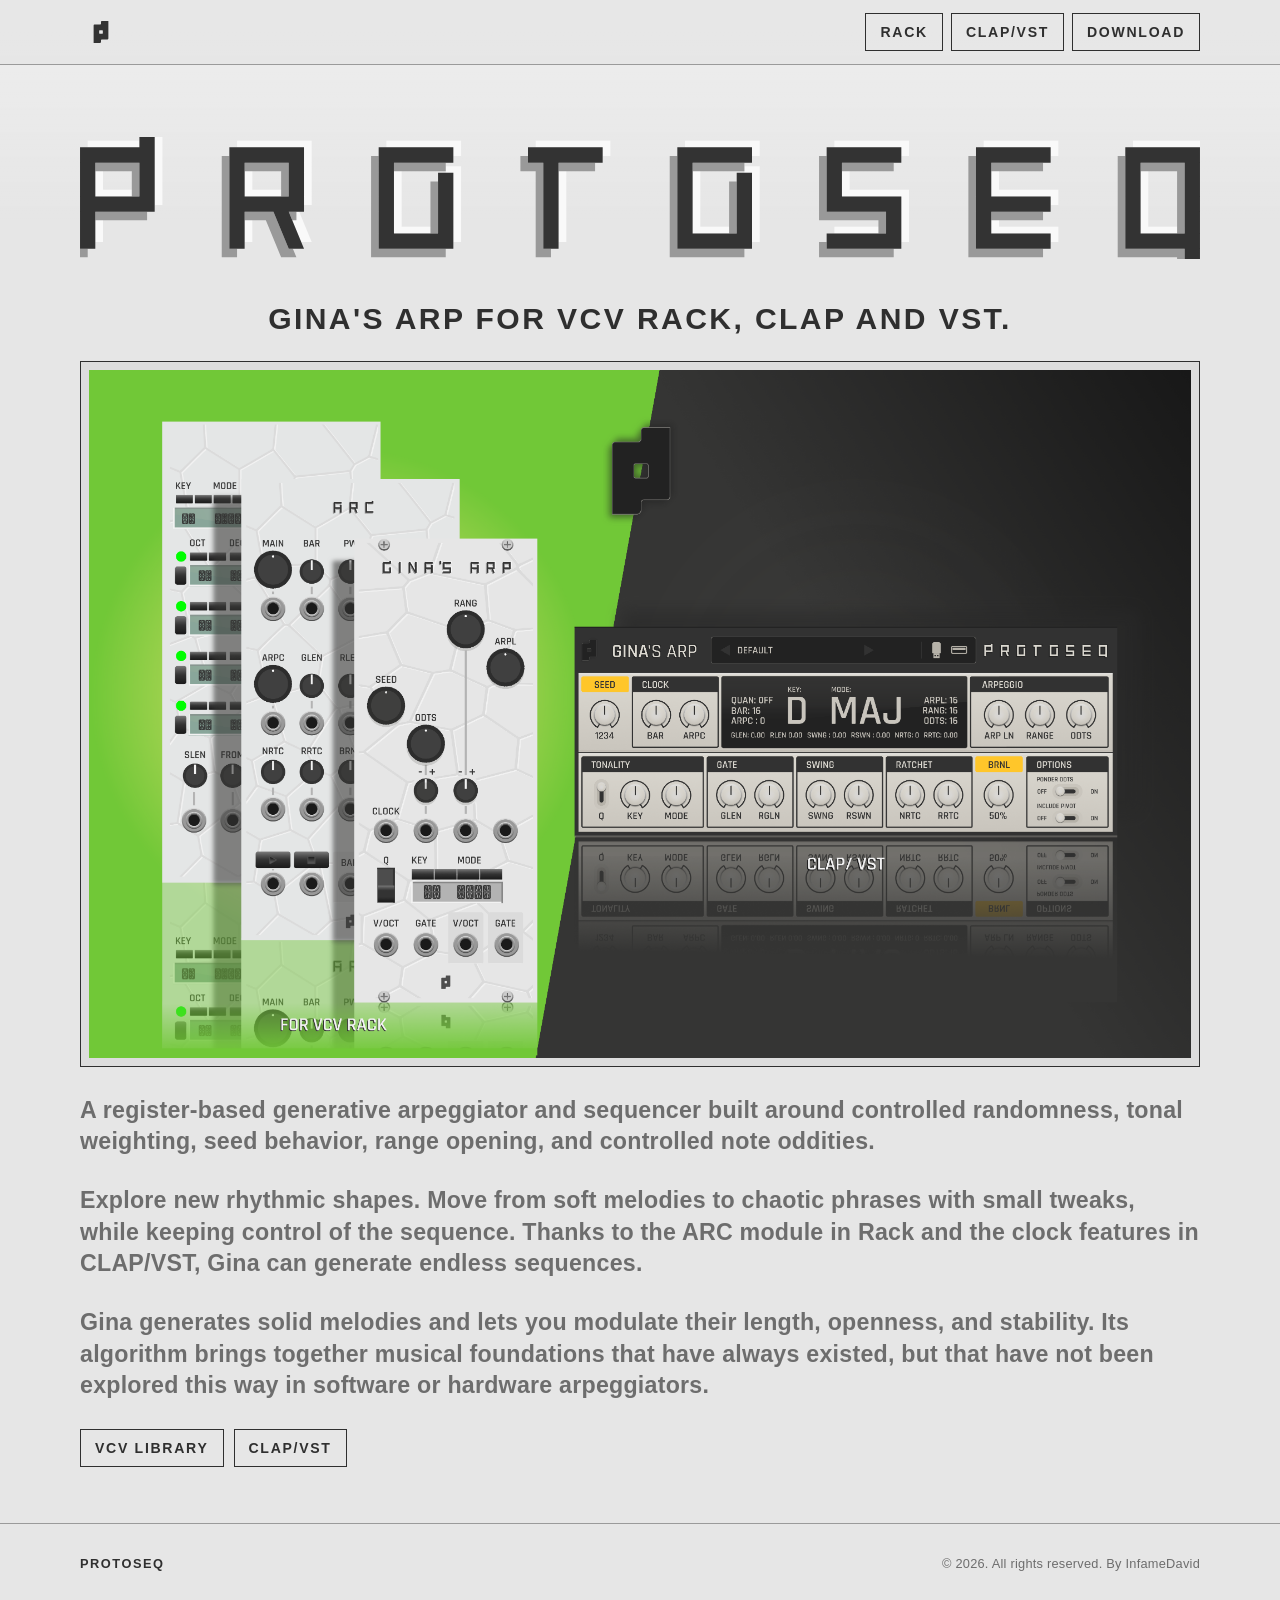
==== index.html @ aece1ed9 "Add files via upload" ====
<!doctype html>
<html lang="en">
<head>
  <meta charset="utf-8">
  <meta name="viewport" content="width=device-width, initial-scale=1">
  <title>Protoseq — Gina's ARP</title>
  <meta name="description" content="Protoseq is the home of Gina's ARP, a register-based generative arpeggiator and sequencer for VCV Rack, CLAP, and VST.">
  <link rel="stylesheet" href="style.css">
</head>
<body>
<header class="topbar">
  <div class="site-wrap topbar-inner">
    <a class="brand-mini" href="index.html" aria-label="Protoseq home"><img src="assets/protoseq-logo.svg" alt=""></a>
    <nav class="nav-links" aria-label="Main navigation">
      <a href="manual/protoseq-rack.html">Rack</a>
      <a href="manual/protoseq-plugin.html">CLAP/VST</a>
      <a href="#downloads">Download</a>
    </nav>
  </div>
</header>

<main>
  <section class="hero">
    <div class="site-wrap hero-grid">
      <div class="hero-content">
        <img class="wordmark" src="assets/protoseq-title.svg" alt="Protoseq">
        <h1 class="tagline">Gina's ARP for VCV Rack, CLAP and VST.</h1>

        <div class="hero-faceplates">
          <img src="assets/protoseq_software.png" alt="Protoseq software: Gina&apos;s ARP for VCV Rack, CLAP and VST">
        </div>

        <p class="hero-copy">A register-based generative arpeggiator and sequencer built around controlled randomness, tonal weighting, seed behavior, range opening, and controlled note oddities.</p>
        <p class="hero-copy">Explore new rhythmic shapes. Move from soft melodies to chaotic phrases with small tweaks, while keeping control of the sequence. Thanks to the ARC module in Rack and the clock features in CLAP/VST, Gina can generate endless sequences.</p>
        <p class="hero-copy">Gina generates solid melodies and lets you modulate their length, openness, and stability. Its algorithm brings together musical foundations that have always existed, but that have not been explored this way in software or hardware arpeggiators.</p>
        <div id="downloads" class="button-row">
          <a class="btn" href="VCV_LIBRARY_placeholder">VCV Library</a>
          <a class="btn" href="GUMROAD_CLAP_VST_placeholder">CLAP/VST</a>
        </div>
      </div>
    </div>
  </section>
</main>

<footer class="footer">
  <div class="site-wrap footer-inner">
    <div><strong>PROTOSEQ</strong><br></div>
    <div>  © 2026. All rights reserved. By
  <a href="https://github.com/infamedavid">InfameDavid</a></div>
  </div>
</footer>
</body>
</html>
---- style.css ----
:root {
  --bg: #e6e6e6;
  --panel: #dddddd;
  --panel-2: #d4d4d4;
  --ink: #2f2f2f;
  --muted: #6d6d6d;
  --line: #9a9a9a;
  --line-soft: #bdbdbd;
  --white-soft: #f1f1f1;
  --max: 1120px;
}

* {
  box-sizing: border-box;
}

html {
  background: var(--bg);
  color: var(--ink);
  font-size: 16px;
  scroll-behavior: smooth;
}

body {
  margin: 0;
  min-height: 100vh;
  background:
    linear-gradient(to bottom, rgba(255,255,255,0.35), rgba(255,255,255,0) 220px),
    var(--bg);
  color: var(--ink);
  font-family: "Rajdhani", "Arial Narrow", "Segoe UI", Arial, sans-serif;
  letter-spacing: 0.015em;
}

a {
  color: inherit;
  text-decoration: none;
}

img {
  max-width: 100%;
  display: block;
}

.site-wrap {
  width: min(var(--max), calc(100% - 32px));
  margin: 0 auto;
}

.topbar {
  border-bottom: 1px solid var(--line);
  background: rgba(230, 230, 230, 0.92);
}

.topbar-inner {
  min-height: 64px;
  display: flex;
  align-items: center;
  justify-content: space-between;
  gap: 24px;
}

.brand-mini {
  display: inline-flex;
  align-items: center;
  width: 42px;
  height: 42px;
}

.brand-mini img {
  width: 42px;
  height: 42px;
  display: block;
}

.nav-links {
  display: flex;
  align-items: center;
  gap: 8px;
  flex-wrap: wrap;
}

.nav-links a,
.btn {
  display: inline-flex;
  align-items: center;
  justify-content: center;
  min-height: 38px;
  padding: 8px 14px;
  border: 1px solid var(--ink);
  background: transparent;
  font-weight: 800;
  font-size: 0.88rem;
  letter-spacing: 0.12em;
  text-transform: uppercase;
}

.nav-links a:hover,
.btn:hover {
  background: var(--ink);
  color: var(--bg);
}

.btn-primary {
  background: var(--ink);
  color: var(--bg);
}

.btn-primary:hover {
  background: transparent;
  color: var(--ink);
}

.hero {
  padding: 72px 0 56px;
  border-bottom: 1px solid var(--line);
}

.hero-grid {
  display: block;
}

.hero-content {
  max-width: none;
  margin: 0;
}

.wordmark {
  width: 100%;
  max-width: none;
  margin-bottom: 44px;
}

.tagline {
  width: 100%;
  max-width: none;
  margin: 0 0 18px;
  font-size: clamp(1.35rem, 2.35vw, 2.05rem);
  line-height: 1.08;
  font-weight: 900;
  letter-spacing: 0.08em;
  text-transform: uppercase;
  text-align: center;
}

.hero-faceplates {
  width: 100%;
  margin: 26px 0 28px;
  border: 1px solid var(--ink);
  background: var(--panel);
  padding: 8px;
}

.hero-faceplates img {
  width: 100%;
  height: auto;
}

.hero-copy {
  width: 100%;
  max-width: none;
  margin: 0 0 28px;
  font-size: clamp(1.15rem, 2vw, 1.45rem);
  line-height: 1.35;
  color: var(--muted);
  font-weight: 600;
}

.button-row {
  display: flex;
  flex-wrap: wrap;
  gap: 10px;
}

.section {
  padding: 56px 0;
  border-bottom: 1px solid var(--line-soft);
}

.section-head {
  display: flex;
  justify-content: space-between;
  align-items: end;
  gap: 16px;
  margin-bottom: 24px;
}

.section-title {
  margin: 0;
  font-size: clamp(2rem, 4vw, 3.25rem);
  line-height: 1;
  font-weight: 900;
  letter-spacing: 0.08em;
  text-transform: uppercase;
}

.section-note {
  max-width: 560px;
  margin: 0;
  color: var(--muted);
  font-weight: 600;
  font-size: 1.05rem;
  line-height: 1.4;
}

.card-grid {
  display: grid;
  grid-template-columns: repeat(3, 1fr);
  gap: 14px;
}

.card {
  min-height: 220px;
  padding: 20px;
  border: 1px solid var(--ink);
  background: var(--panel);
  display: flex;
  flex-direction: column;
  justify-content: space-between;
  gap: 22px;
}

.card h3 {
  margin: 0 0 12px;
  font-size: 1.55rem;
  line-height: 1;
  font-weight: 900;
  letter-spacing: 0.08em;
  text-transform: uppercase;
}

.card p {
  margin: 0;
  color: var(--muted);
  font-size: 1.08rem;
  line-height: 1.35;
  font-weight: 600;
}

.card-actions {
  display: flex;
  gap: 8px;
  flex-wrap: wrap;
}

.small-link {
  display: inline-flex;
  align-items: center;
  min-height: 32px;
  border: 1px solid var(--ink);
  padding: 6px 10px;
  text-transform: uppercase;
  font-size: 0.82rem;
  letter-spacing: 0.12em;
  font-weight: 900;
}

.small-link:hover {
  color: var(--bg);
  background: var(--ink);
}

.split-grid {
  display: grid;
  grid-template-columns: 1fr 1fr;
  gap: 14px;
}

.big-block {
  border: 1px solid var(--ink);
  background: var(--panel);
  padding: 24px;
}

.big-block h3 {
  margin: 0 0 14px;
  font-size: 2rem;
  line-height: 1;
  letter-spacing: 0.08em;
  text-transform: uppercase;
}

.big-block p {
  margin: 0;
  color: var(--muted);
  font-size: 1.15rem;
  line-height: 1.42;
  font-weight: 600;
}

.download-box {
  border: 1px solid var(--ink);
  background: var(--panel-2);
  padding: 28px;
  display: grid;
  grid-template-columns: 1fr auto;
  gap: 24px;
  align-items: center;
}

.download-box p {
  margin: 0;
  color: var(--muted);
  font-size: 1.15rem;
  line-height: 1.42;
  font-weight: 600;
}

.footer {
  padding: 32px 0 40px;
  color: var(--muted);
}

.footer-inner {
  display: flex;
  justify-content: space-between;
  gap: 24px;
  align-items: center;
  font-size: 0.8rem;
}

.footer strong {
  color: var(--ink);
  letter-spacing: 0.12em;
}

/* Manual pages */
.manual-hero {
  padding: 44px 0 28px;
  border-bottom: 1px solid var(--line);
}

.manual-title {
  margin: 0;
  font-size: clamp(2.8rem, 8vw, 6.5rem);
  line-height: 0.88;
  letter-spacing: 0.08em;
  text-transform: uppercase;
  font-weight: 900;
}

.manual-subtitle {
  margin: 16px 0 0;
  max-width: 760px;
  color: var(--muted);
  font-size: 1.25rem;
  line-height: 1.35;
  font-weight: 600;
}

.manual-layout {
  padding: 42px 0 56px;
}

.manual-image {
  border: 1px solid var(--ink);
  background: var(--panel);
  margin-bottom: 30px;
}

.manual-text {
  border: 1px solid var(--ink);
  background: var(--panel);
  padding: 28px;
}

.manual-text h2 {
  margin: 0 0 14px;
  font-size: 2rem;
  line-height: 1;
  text-transform: uppercase;
  letter-spacing: 0.08em;
}

.manual-text h3 {
  margin: 30px 0 10px;
  font-size: 1.35rem;
  line-height: 1;
  text-transform: uppercase;
  letter-spacing: 0.08em;
}

.manual-text p,
.manual-text li {
  color: var(--muted);
  font-size: 1.12rem;
  line-height: 1.45;
  font-weight: 600;
}

.manual-text p {
  margin: 0 0 16px;
}

.manual-text ul {
  margin: 0 0 18px;
  padding-left: 22px;
}

.manual-nav {
  display: flex;
  flex-wrap: wrap;
  gap: 10px;
  margin-top: 24px;
}

.manual-index-grid {
  display: grid;
  grid-template-columns: repeat(2, 1fr);
  gap: 14px;
  padding: 42px 0 56px;
}

.terminal {
  border: 1px solid var(--ink);
  background: #d8d8d8;
  padding: 22px;
  font-family: "Courier New", monospace;
  font-size: 1rem;
  line-height: 1.65;
  color: var(--ink);
}

.terminal p {
  margin: 0;
}

@media (max-width: 900px) {
  .download-box {
    grid-template-columns: 1fr;
  }

  .card-grid,
  .split-grid,
  .manual-index-grid {
    grid-template-columns: 1fr;
  }

  .section-head {
    display: block;
  }

  .section-note {
    margin-top: 12px;
  }
}

@media (max-width: 560px) {
  .site-wrap {
    width: min(100% - 20px, var(--max));
  }

  .topbar-inner {
    align-items: flex-start;
    flex-direction: column;
    padding: 14px 0;
  }

  .hero {
    padding: 42px 0 34px;
  }
  .section {
    padding: 40px 0;
  }

  .card,
  .big-block,
  .manual-text,
  .download-box {
    padding: 18px;
  }

  .hero-faceplates {
    padding: 6px;
  }
}

.manual-wide-image {
  display: block;
  width: 100%;
  max-width: 920px;
  height: auto;
  margin: 0 auto 26px;
  border: 1px solid var(--ink);
}

.manual-module-image {
  display: block;
  width: auto;
  max-width: min(360px, 100%);
  max-height: 720px;
  height: auto;
  margin: 0 0 18px;
}

@media (max-width: 560px) {
  .manual-wide-image {
    margin-bottom: 20px;
  }

  .manual-module-image {
    max-width: 78%;
  }
}

.manual-image-frame {
  display: inline-block;
  margin: 0 0 18px;
  padding: 8px;
  border: 1px solid var(--ink);
  background: var(--panel);
}

.manual-image-frame img {
  margin: 0;
  cursor: zoom-in;
}

.manual-image-frame figcaption {
  margin-top: 7px;
  font-size: 0.72rem;
  line-height: 1;
  letter-spacing: 0.08em;
  text-transform: uppercase;
  color: var(--muted);
  text-align: center;
}

.exp-image-modal {
  display: none;
  position: fixed;
  inset: 0;
  z-index: 9999;
  align-items: center;
  justify-content: center;
  padding: 32px;
  background: rgba(0, 0, 0, 0.84);
}

.exp-image-modal.is-open {
  display: flex;
}

.exp-image-modal img {
  display: block;
  max-width: 96vw;
  max-height: 92vh;
  width: auto;
  height: auto;
  border: 1px solid #dedede;
  background: #dedede;
}

.exp-image-modal-close {
  position: fixed;
  top: 18px;
  right: 24px;
  z-index: 10000;
  border: 1px solid #dedede;
  background: #2c2c2c;
  color: #dedede;
  font: inherit;
  font-size: 1.25rem;
  line-height: 1;
  padding: 7px 11px 9px;
  cursor: pointer;
}

@media (max-width: 560px) {
  .manual-image-frame {
    padding: 6px;
  }

  .exp-image-modal {
    padding: 18px;
  }
}

.footer a {
  color: inherit;
}
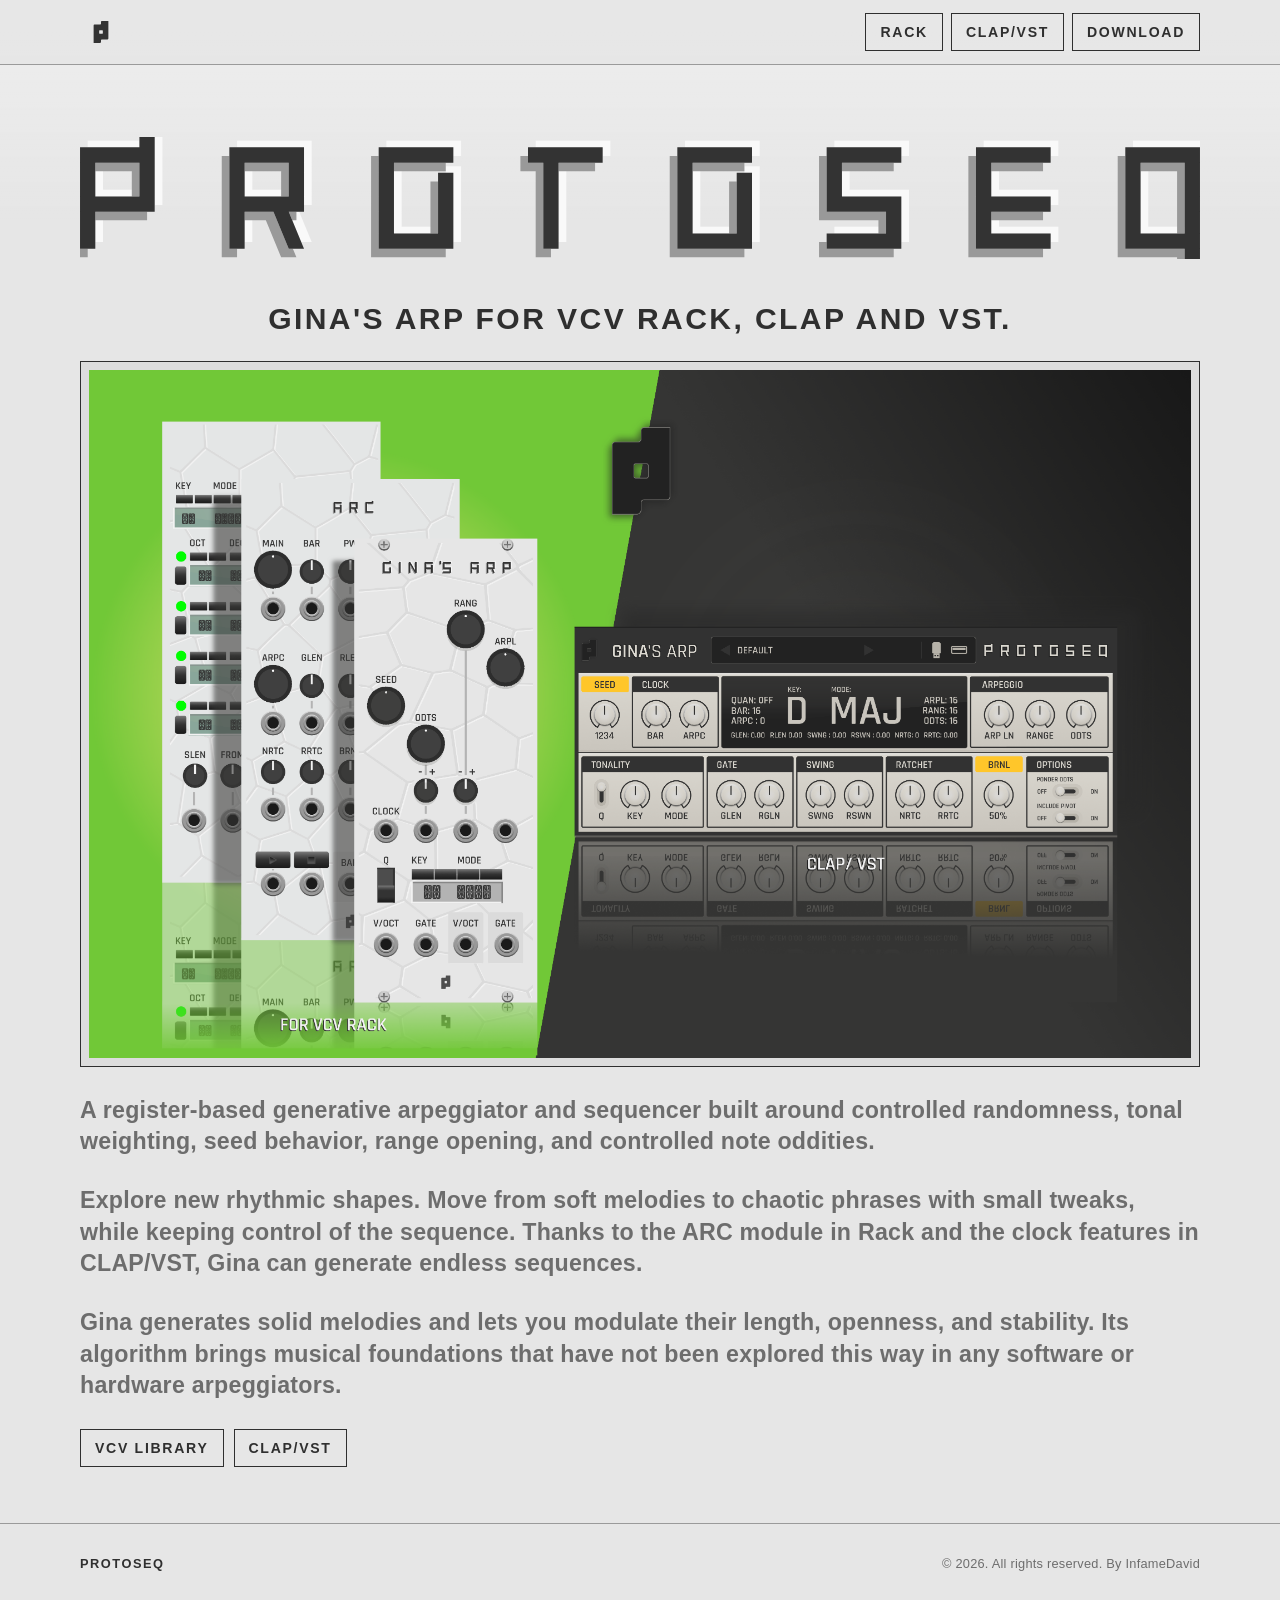
==== commit 4fbba34b: "Add files via upload" ====
--- a/index.html
+++ b/index.html
@@ -32,7 +32,7 @@
 
         <p class="hero-copy">A register-based generative arpeggiator and sequencer built around controlled randomness, tonal weighting, seed behavior, range opening, and controlled note oddities.</p>
         <p class="hero-copy">Explore new rhythmic shapes. Move from soft melodies to chaotic phrases with small tweaks, while keeping control of the sequence. Thanks to the ARC module in Rack and the clock features in CLAP/VST, Gina can generate endless sequences.</p>
-        <p class="hero-copy">Gina generates solid melodies and lets you modulate their length, openness, and stability. Its algorithm brings together musical foundations that have always existed, but that have not been explored this way in software or hardware arpeggiators.</p>
+        <p class="hero-copy">Gina generates solid melodies and lets you modulate their length, openness, and stability. Its algorithm brings  musical foundations that have not been explored this way in any software or hardware arpeggiators.</p>
         <div id="downloads" class="button-row">
           <a class="btn" href="VCV_LIBRARY_placeholder">VCV Library</a>
           <a class="btn" href="GUMROAD_CLAP_VST_placeholder">CLAP/VST</a>
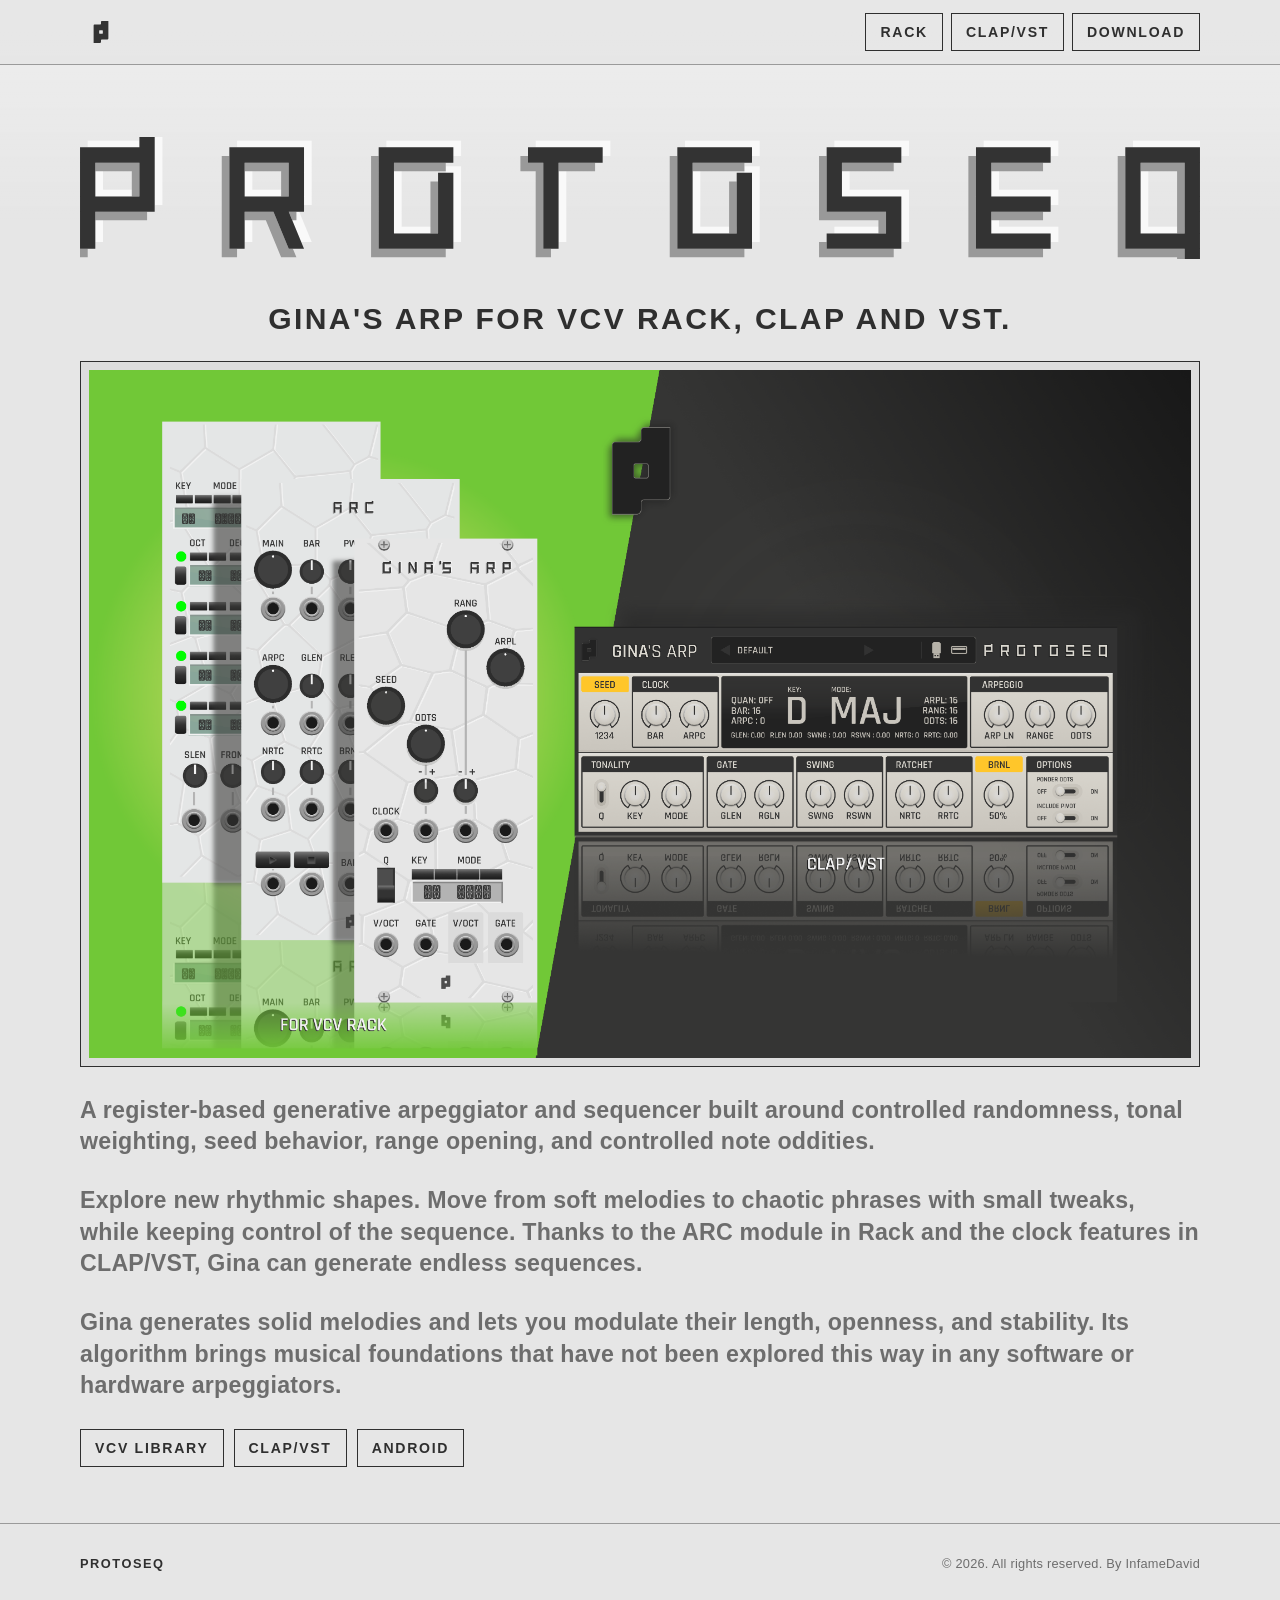
==== commit bb46e1df: "Add files via upload" ====
--- a/index.html
+++ b/index.html
@@ -35,7 +35,8 @@
         <p class="hero-copy">Gina generates solid melodies and lets you modulate their length, openness, and stability. Its algorithm brings  musical foundations that have not been explored this way in any software or hardware arpeggiators.</p>
         <div id="downloads" class="button-row">
           <a class="btn" href="VCV_LIBRARY_placeholder">VCV Library</a>
-          <a class="btn" href="GUMROAD_CLAP_VST_placeholder">CLAP/VST</a>
+          <a class="btn" href="https://infamedavid.gumroad.com/l/gina">CLAP/VST</a>
+          <a class="btn" href="https://infamedavid.gumroad.com/l/protoseq">Android</a>
         </div>
       </div>
     </div>
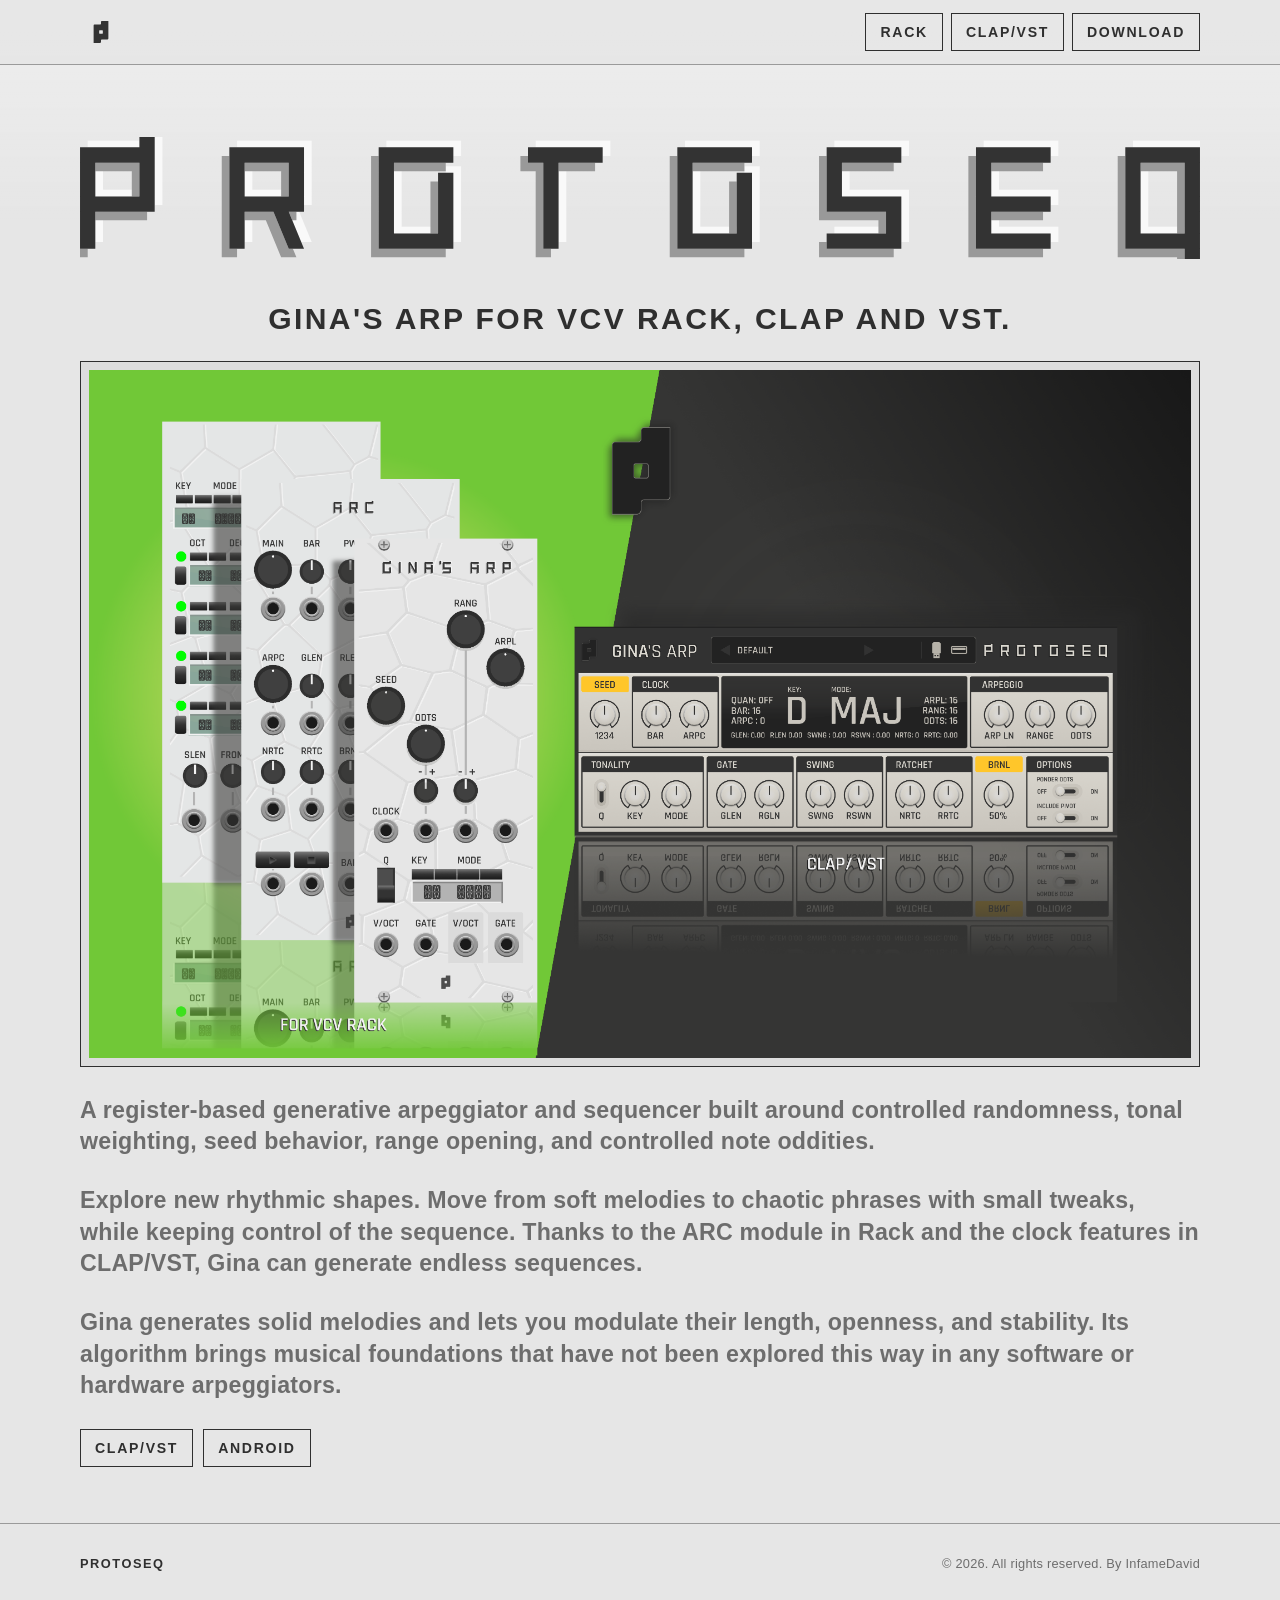
==== commit 6c5110f0: "Update VCV Library link in index.html" ====
--- a/index.html
+++ b/index.html
@@ -3,7 +3,7 @@
 <head>
   <meta charset="utf-8">
   <meta name="viewport" content="width=device-width, initial-scale=1">
-  <title>Protoseq — Gina's ARP</title>
+  <title>Protoseq</title>
   <meta name="description" content="Protoseq is the home of Gina's ARP, a register-based generative arpeggiator and sequencer for VCV Rack, CLAP, and VST.">
   <link rel="stylesheet" href="style.css">
 </head>
@@ -34,7 +34,7 @@
         <p class="hero-copy">Explore new rhythmic shapes. Move from soft melodies to chaotic phrases with small tweaks, while keeping control of the sequence. Thanks to the ARC module in Rack and the clock features in CLAP/VST, Gina can generate endless sequences.</p>
         <p class="hero-copy">Gina generates solid melodies and lets you modulate their length, openness, and stability. Its algorithm brings  musical foundations that have not been explored this way in any software or hardware arpeggiators.</p>
         <div id="downloads" class="button-row">
-          <a class="btn" href="VCV_LIBRARY_placeholder">VCV Library</a>
+          <a class="btn" href="https://library.vcvrack.com/Protoseq</a>
           <a class="btn" href="https://infamedavid.gumroad.com/l/gina">CLAP/VST</a>
           <a class="btn" href="https://infamedavid.gumroad.com/l/protoseq">Android</a>
         </div>
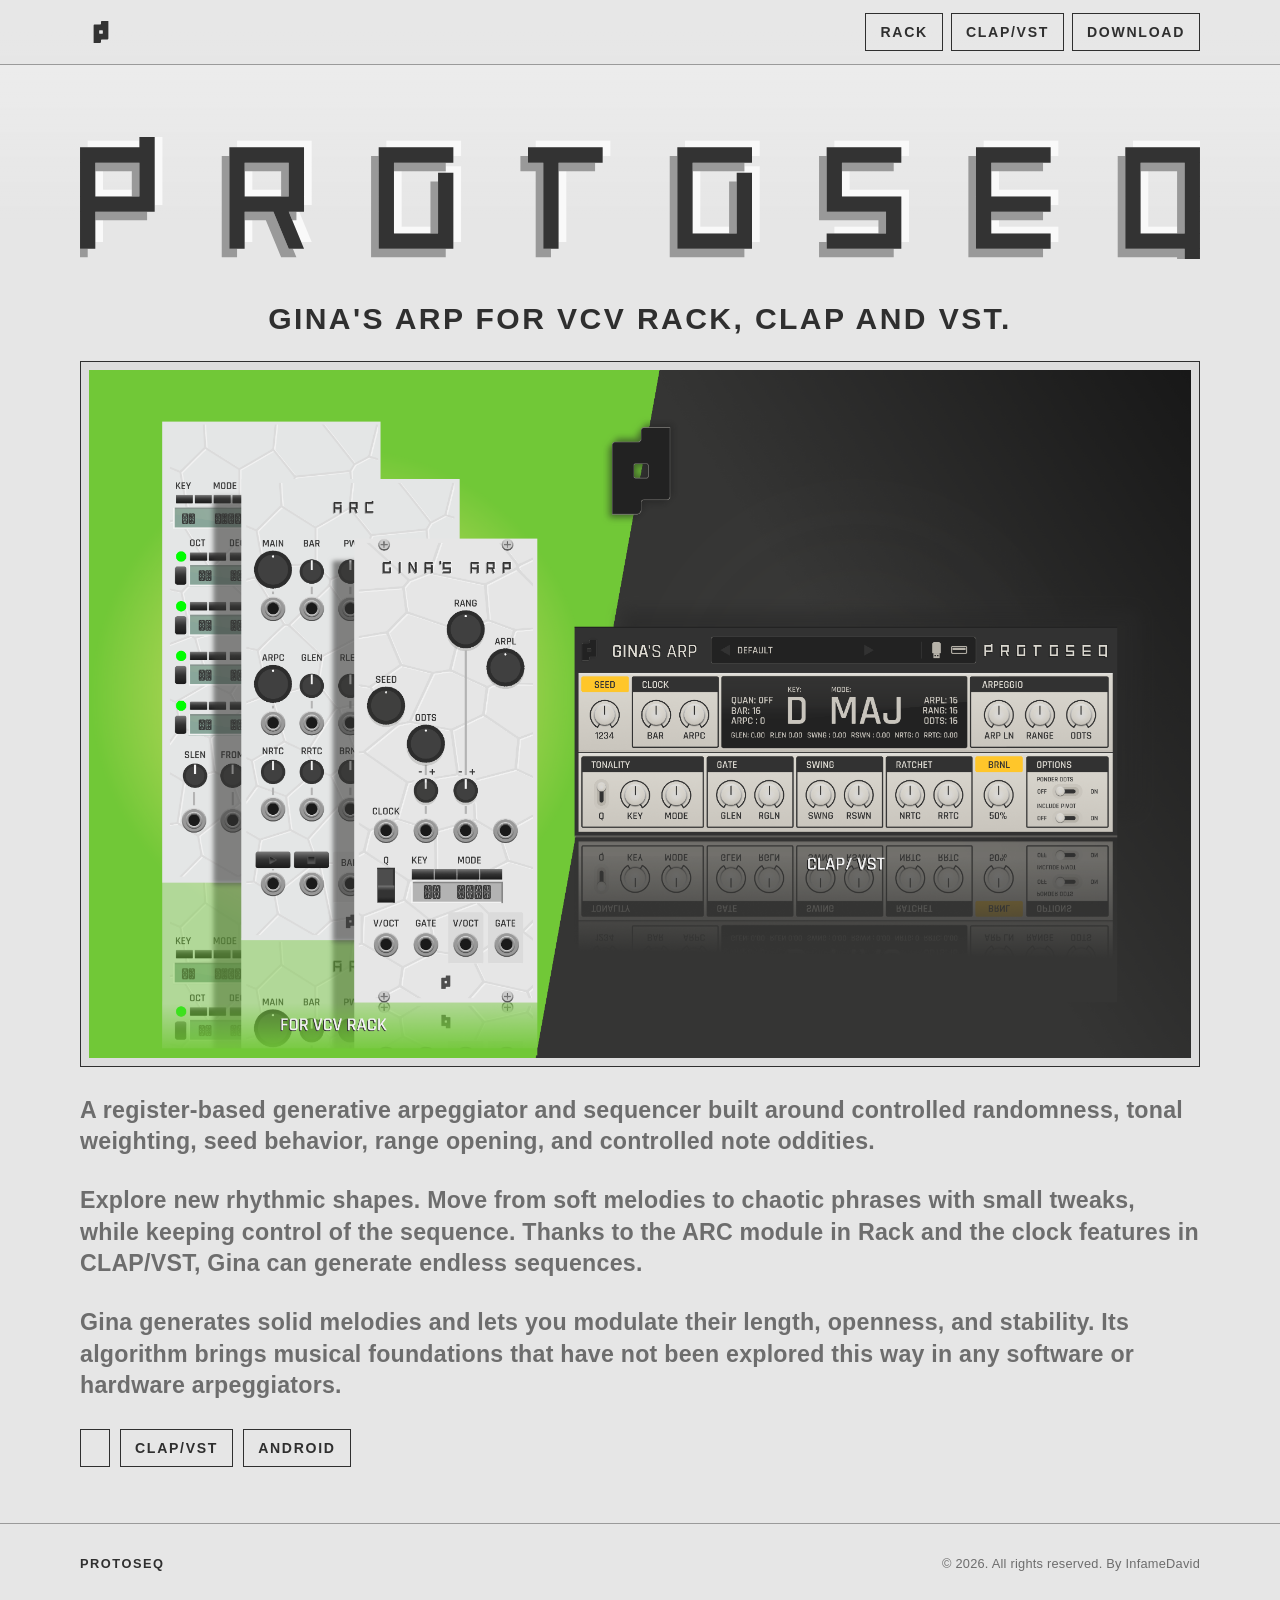
==== commit 0c5b1ef5: "Fix anchor tag closing in index.html" ====
--- a/index.html
+++ b/index.html
@@ -34,7 +34,7 @@
         <p class="hero-copy">Explore new rhythmic shapes. Move from soft melodies to chaotic phrases with small tweaks, while keeping control of the sequence. Thanks to the ARC module in Rack and the clock features in CLAP/VST, Gina can generate endless sequences.</p>
         <p class="hero-copy">Gina generates solid melodies and lets you modulate their length, openness, and stability. Its algorithm brings  musical foundations that have not been explored this way in any software or hardware arpeggiators.</p>
         <div id="downloads" class="button-row">
-          <a class="btn" href="https://library.vcvrack.com/Protoseq</a>
+          <a class="btn" href="https://library.vcvrack.com/Protoseq"</a>
           <a class="btn" href="https://infamedavid.gumroad.com/l/gina">CLAP/VST</a>
           <a class="btn" href="https://infamedavid.gumroad.com/l/protoseq">Android</a>
         </div>
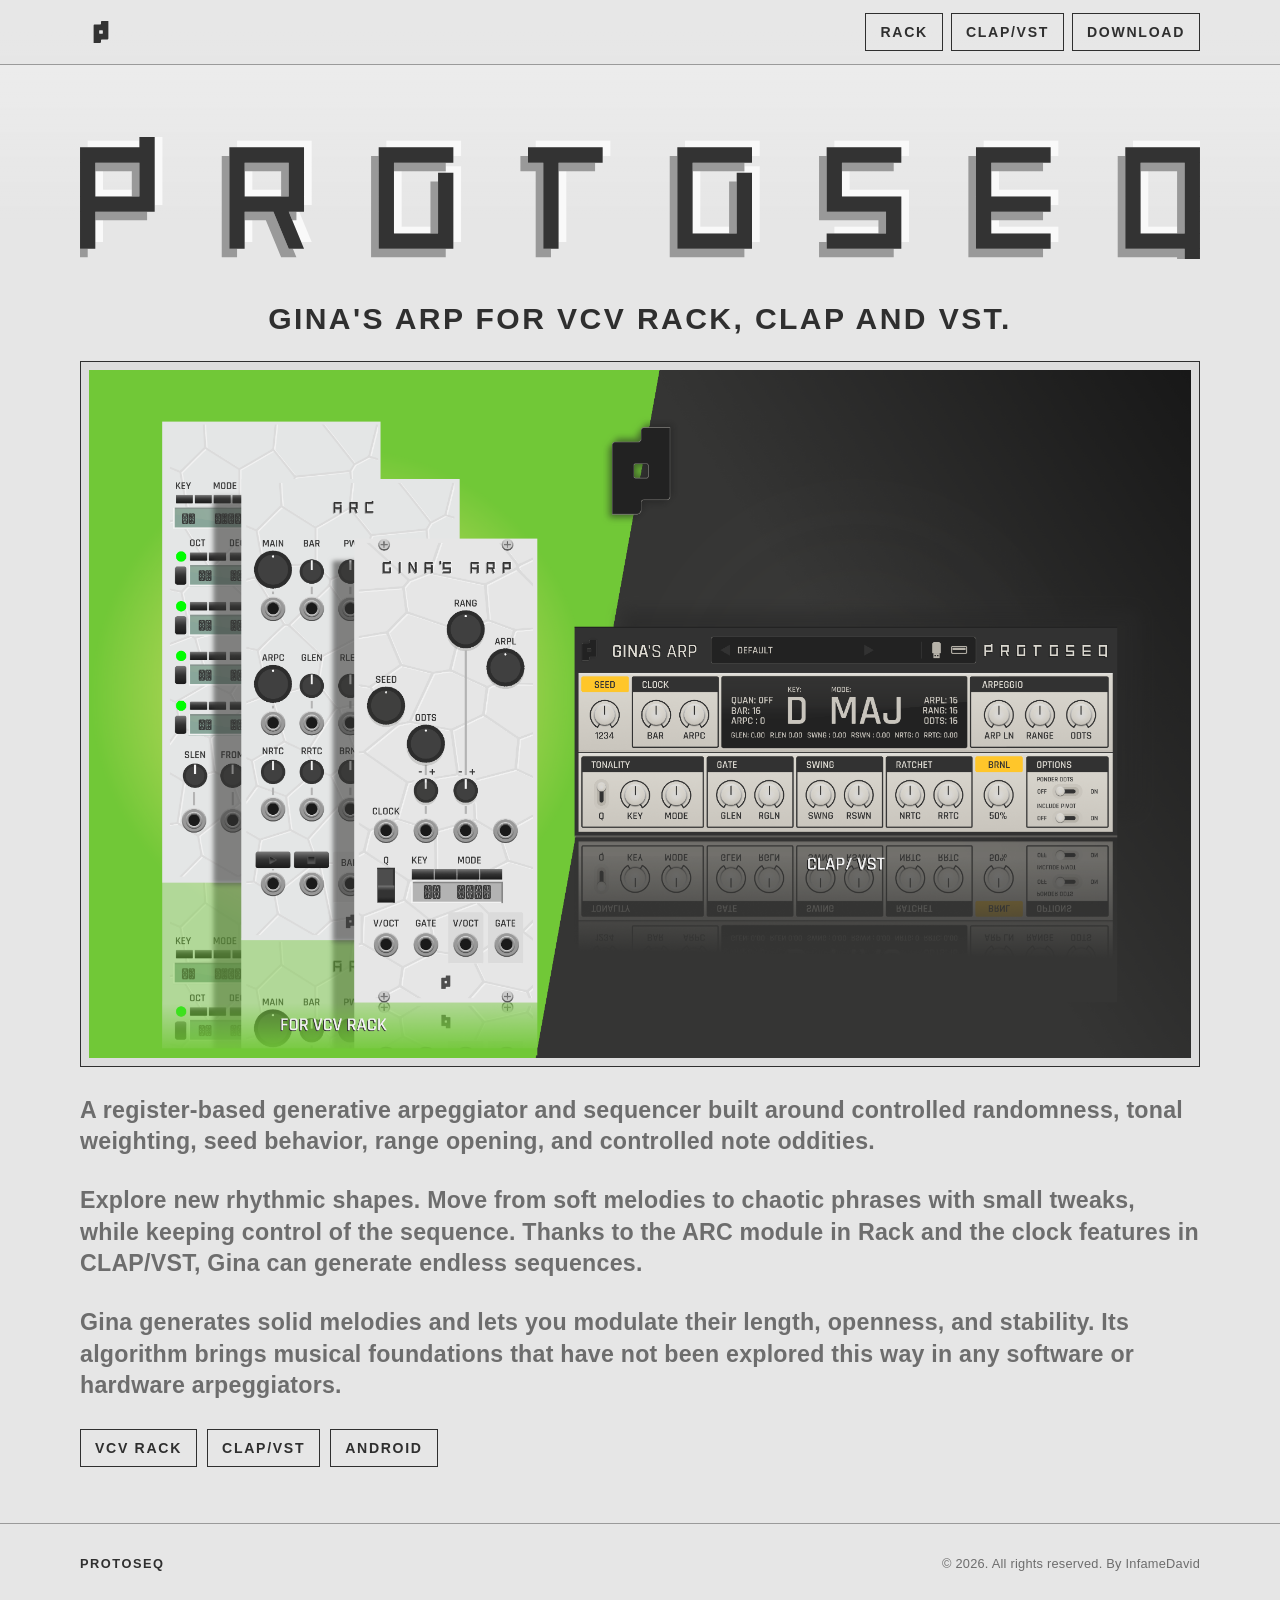
==== commit 0b6c7662: "Fix link for VCV Rack button in index.html" ====
--- a/index.html
+++ b/index.html
@@ -34,7 +34,7 @@
         <p class="hero-copy">Explore new rhythmic shapes. Move from soft melodies to chaotic phrases with small tweaks, while keeping control of the sequence. Thanks to the ARC module in Rack and the clock features in CLAP/VST, Gina can generate endless sequences.</p>
         <p class="hero-copy">Gina generates solid melodies and lets you modulate their length, openness, and stability. Its algorithm brings  musical foundations that have not been explored this way in any software or hardware arpeggiators.</p>
         <div id="downloads" class="button-row">
-          <a class="btn" href="https://library.vcvrack.com/Protoseq"</a>
+          <a class="btn" href="https://library.vcvrack.com/Protoseq">VCV Rack</a>
           <a class="btn" href="https://infamedavid.gumroad.com/l/gina">CLAP/VST</a>
           <a class="btn" href="https://infamedavid.gumroad.com/l/protoseq">Android</a>
         </div>
